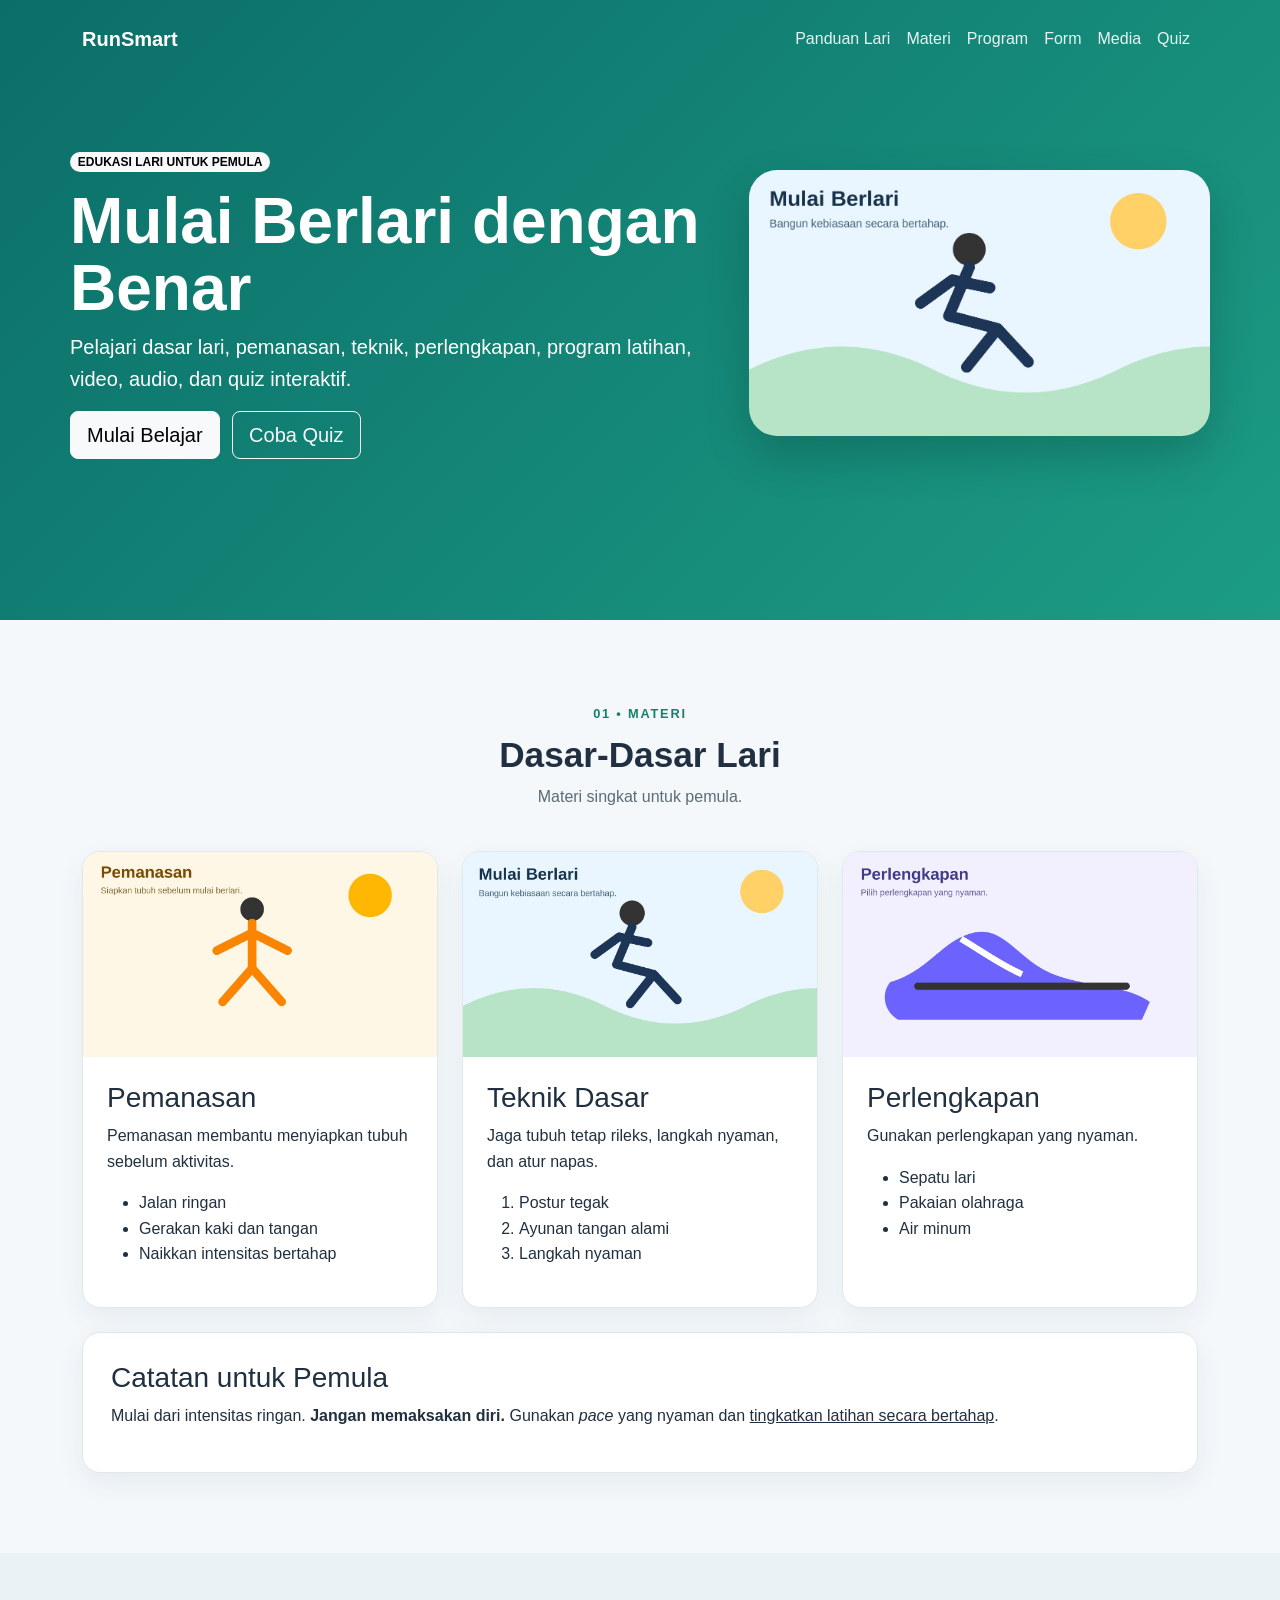
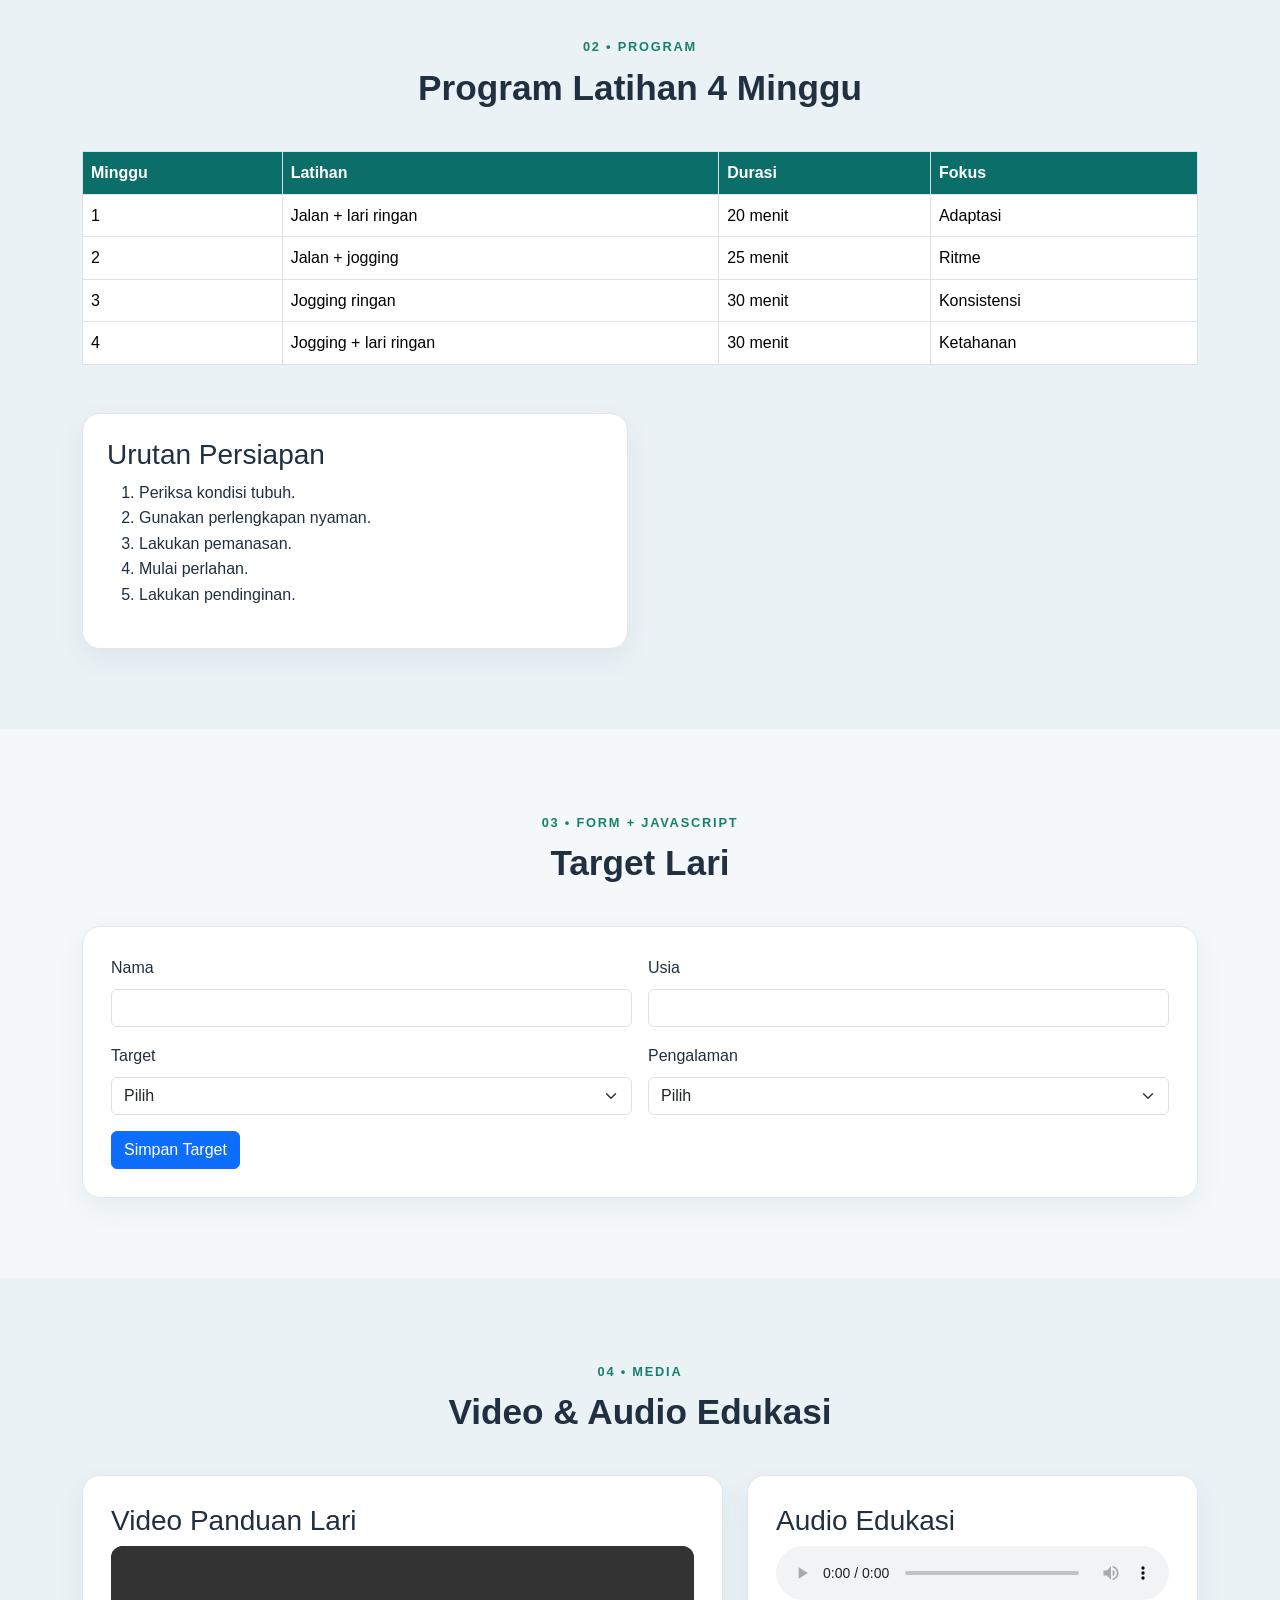
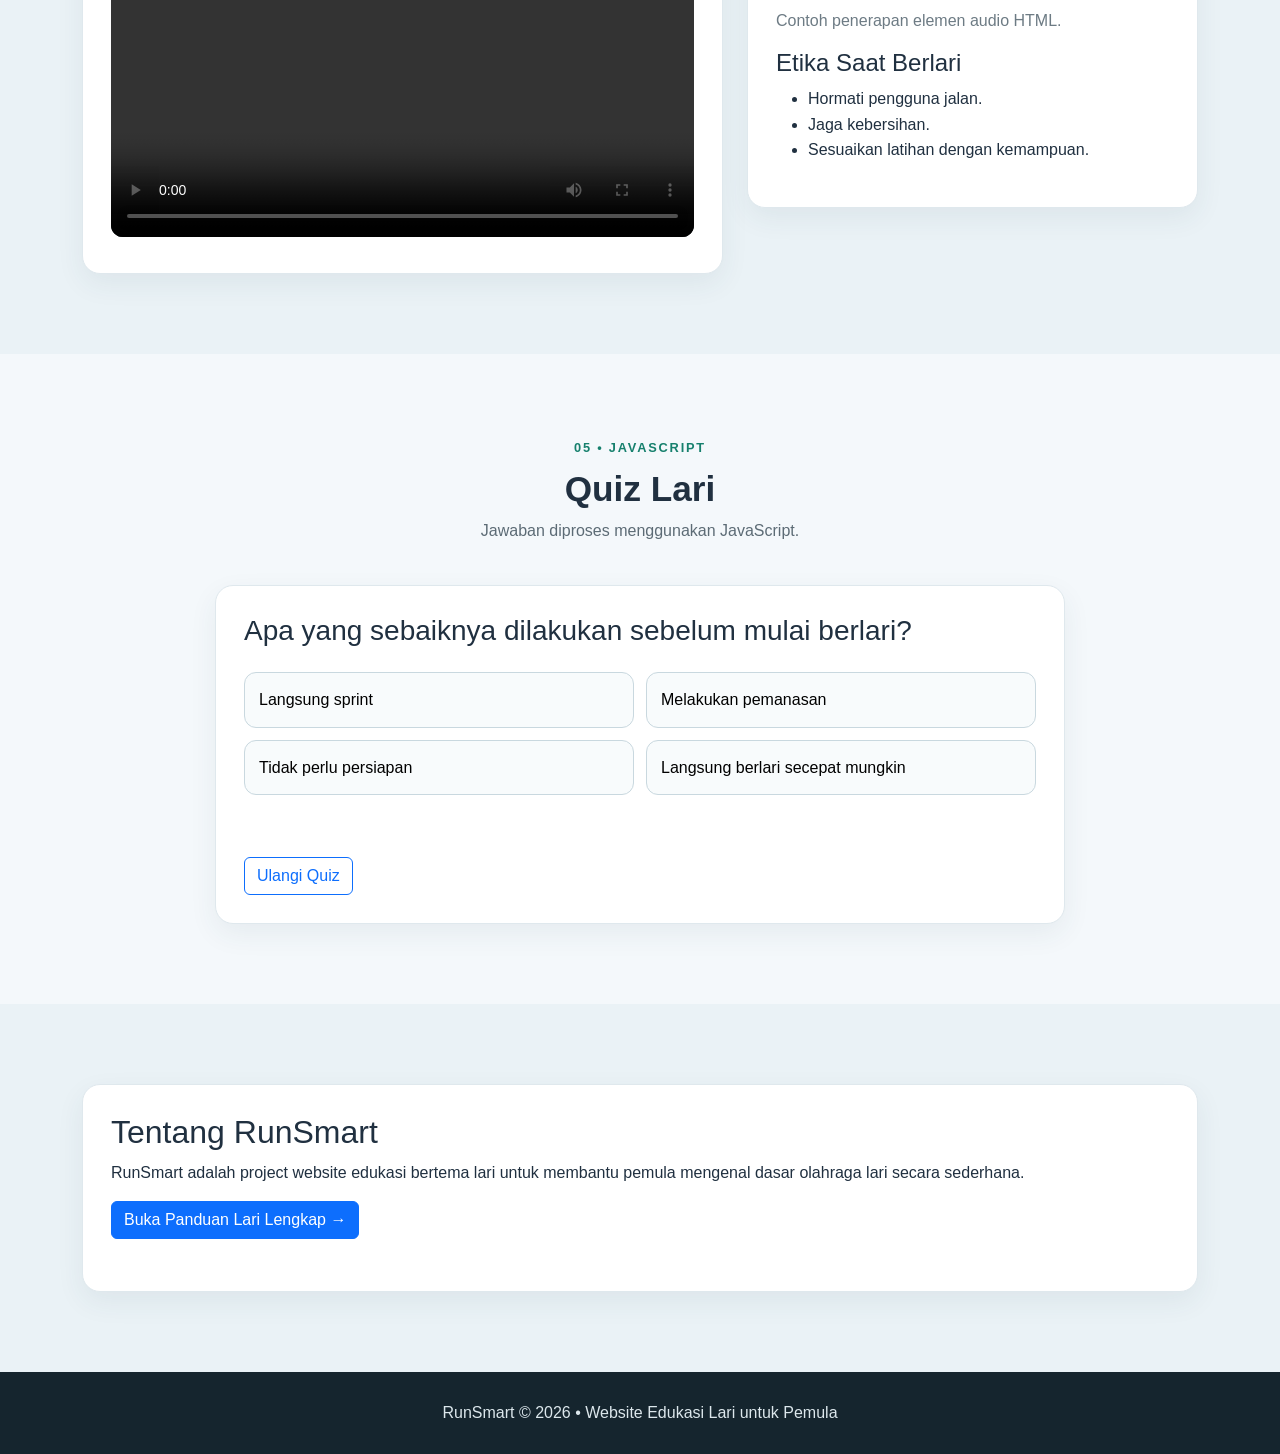
==== index.html @ c5383375 "Add files via upload" ====
<!DOCTYPE html>
<!-- ==========================================================
     RUNSMART - WEBSITE EDUKASI LARI UNTUK PEMULA
     ========================================================== -->
<html lang="id">
<!-- ======================= HTML DOKUMEN ======================= -->
<head>
    <!-- ======================= BAGIAN HEAD ======================= -->
<meta charset="UTF-8">
<meta name="viewport" content="width=device-width, initial-scale=1.0">
<title>RunSmart - Edukasi Lari</title>
<link href="https://cdn.jsdelivr.net/npm/bootstrap@5.3.3/dist/css/bootstrap.min.css" rel="stylesheet">
<!-- Bootstrap CSS -->
    <link rel="stylesheet" href="style.css"> <!-- CSS EKSTERNAL -->
</head>
<body>
    <!-- ======================= BAGIAN BODY ======================= -->
<!--
Nama : Zainal Abidin
NIM : ISI NIM
Kelas : ISI KELAS
Mata Kuliah : Pemrograman Web
-->

<!-- ==========================================================
         BAGIAN 1: HEADER / NAVIGASI / HERO
         ========================================================== -->
    <header class="hero" id="home">
<nav class="navbar navbar-expand-lg navbar-dark">
<!-- Bootstrap: CONTAINER / WADAH UTAMA -->
        <div class="container">
<a class="navbar-brand fw-bold" href="#home">RunSmart</a>
<button class="navbar-toggler" data-bs-toggle="collapse" data-bs-target="#menu"><span class="navbar-toggler-icon"></span></button>
<div class="collapse navbar-collapse" id="menu">
<ul class="navbar-nav ms-auto">
<li class="nav-item"><a class="nav-link" href="panduan.html">Panduan Lari</a></li>
<li class="nav-item"><a class="nav-link" href="#materi">Materi</a></li>
<li class="nav-item"><a class="nav-link" href="#program">Program</a></li>
<li class="nav-item"><a class="nav-link" href="#form-target">Form</a></li>
<li class="nav-item"><a class="nav-link" href="#media">Media</a></li>
<li class="nav-item"><a class="nav-link" href="#quiz">Quiz</a></li>
</ul>
</div></div></nav>
<div class="container hero-content"><div class="row align-items-center g-4">
<div class="col-lg-7">
<span class="badge rounded-pill text-bg-light mb-3">EDUKASI LARI UNTUK PEMULA</span>
<h1 id="judul">Mulai Berlari dengan Benar</h1>
<p class="lead">Pelajari dasar lari, pemanasan, teknik, perlengkapan, program latihan, video, audio, dan quiz interaktif.</p>
<a href="#materi" class="btn btn-light btn-lg me-2">Mulai Belajar</a>
<a href="#quiz" class="btn btn-outline-light btn-lg">Coba Quiz</a>
</div>
<div class="col-lg-5"><img src="assets/running.jpg" class="hero-image" alt="Ilustrasi orang sedang berlari"></div>
</div></div>
</header>

<main>
        <!-- ======================================================
             BAGIAN 2: MATERI DASAR LARI
             Materi: heading, paragraf, formatting, gambar, list
             ====================================================== -->
<section class="section-space" id="materi"><div class="container">
<div class="section-title"><span>01 • MATERI</span><h2>Dasar-Dasar Lari</h2><p>Materi singkat untuk pemula.</p></div>
<!-- Bootstrap: ROW / BARIS GRID -->
        <div class="row g-4">
<article class="col-md-4"><div class="card-materi h-100"><img src="assets/warmup.jpg" alt="Pemanasan"><div class="p-4"><h3>Pemanasan</h3><p>Pemanasan membantu menyiapkan tubuh sebelum aktivitas.</p><ul><li>Jalan ringan</li><li>Gerakan kaki dan tangan</li><li>Naikkan intensitas bertahap</li></ul></div></div></article>
<article class="col-md-4"><div class="card-materi h-100"><img src="assets/running.jpg" alt="Teknik lari"><div class="p-4"><h3>Teknik Dasar</h3><p>Jaga tubuh tetap rileks, langkah nyaman, dan atur napas.</p><ol><li>Postur tegak</li><li>Ayunan tangan alami</li><li>Langkah nyaman</li></ol></div></div></article>
<article class="col-md-4"><div class="card-materi h-100"><img src="assets/shoes.jpg" alt="Perlengkapan lari"><div class="p-4"><h3>Perlengkapan</h3><p>Gunakan perlengkapan yang nyaman.</p><ul><li>Sepatu lari</li><li>Pakaian olahraga</li><li>Air minum</li></ul></div></div></article>
</div>
<div class="info-box mt-4"><h3>Catatan untuk Pemula</h3><p>Mulai dari intensitas ringan. <b>Jangan memaksakan diri.</b> Gunakan <i>pace</i> yang nyaman dan <u>tingkatkan latihan secara bertahap</u>.</p></div>
</div></section>

<section class="section-space section-alt" id="program"><div class="container">
<div class="section-title"><span>02 • PROGRAM</span><h2>Program Latihan 4 Minggu</h2></div>
<div class="table-responsive"><table class="table table-bordered table-hover align-middle"><thead><tr><th>Minggu</th><th>Latihan</th><th>Durasi</th><th>Fokus</th></tr></thead>
<tbody><tr><td>1</td><td>Jalan + lari ringan</td><td>20 menit</td><td>Adaptasi</td></tr><tr><td>2</td><td>Jalan + jogging</td><td>25 menit</td><td>Ritme</td></tr><tr><td>3</td><td>Jogging ringan</td><td>30 menit</td><td>Konsistensi</td></tr><tr><td>4</td><td>Jogging + lari ringan</td><td>30 menit</td><td>Ketahanan</td></tr></tbody></table></div>
<div class="row g-4 mt-2"><div class="col-md-6"><div class="card-materi p-4"><h3>Urutan Persiapan</h3><ol><li>Periksa kondisi tubuh.</li><li>Gunakan perlengkapan nyaman.</li><li>Lakukan pemanasan.</li><li>Mulai perlahan.</li><li>Lakukan pendinginan.</li></ol></div></div>
</div>
</div></section>

<!-- ======================================================
             BAGIAN 4: FORM TARGET LARI
             Materi: form HTML + JavaScript
             ====================================================== -->
        <section class="section-space" id="form-target"><div class="container">
<div class="section-title"><span>03 • FORM + JAVASCRIPT</span><h2>Target Lari</h2></div>
<div class="form-box"><form id="targetForm"><div class="row g-3">
<div class="col-md-6"><label class="form-label" for="nama">Nama</label><input id="nama" class="form-control" required></div>
<div class="col-md-6"><label class="form-label" for="usia">Usia</label><input id="usia" type="number" class="form-control" required></div>
<div class="col-md-6"><label class="form-label" for="target">Target</label><select id="target" class="form-select" required><option value="">Pilih</option><option>Olahraga rutin</option><option>Meningkatkan stamina</option><option>Persiapan 5K</option><option>Persiapan 10K</option></select></div>
<div class="col-md-6"><label class="form-label" for="pengalaman">Pengalaman</label><select id="pengalaman" class="form-select" required><option value="">Pilih</option><option>Pemula</option><option>Sudah rutin</option></select></div>
<div class="col-12"><button class="btn btn-primary" type="submit">Simpan Target</button><span id="formMessage" class="ms-2"></span></div>
</div></form></div></div></section>

<!-- ======================================================
             BAGIAN 5: VIDEO DAN AUDIO
             Materi: elemen video dan audio HTML
             ====================================================== -->
        <section class="section-space section-alt" id="media"><div class="container">
<div class="section-title"><span>04 • MEDIA</span><h2>Video & Audio Edukasi</h2></div>
<div class="row g-4">
<div class="col-lg-7"><div class="media-box"><h3>Video Panduan Lari</h3>
<video controls width="100%"><source src="video/panduan-lari.mp4" type="video/mp4">Browser tidak mendukung video.</video></div></div>
<div class="col-lg-5"><div class="media-box"><h3>Audio Edukasi</h3><audio controls class="w-100"><source src="audio/tips-lari.wav" type="audio/wav">Browser tidak mendukung audio.</audio><p class="small-note">Contoh penerapan elemen audio HTML.</p><h4>Etika Saat Berlari</h4><ul><li>Hormati pengguna jalan.</li><li>Jaga kebersihan.</li><li>Sesuaikan latihan dengan kemampuan.</li></ul></div></div>
</div></div></section>

<!-- ======================================================
             BAGIAN 6: QUIZ INTERAKTIF
             Materi: JavaScript
             ====================================================== -->
        <section class="section-space" id="quiz"><div class="container">
<div class="section-title"><span>05 • JAVASCRIPT</span><h2>Quiz Lari</h2><p>Jawaban diproses menggunakan JavaScript.</p></div>
<div class="quiz-box"><h3>Apa yang sebaiknya dilakukan sebelum mulai berlari?</h3>
<div class="quiz-options"><button class="quiz-option" data-answer="wrong">Langsung sprint</button><button class="quiz-option" data-answer="correct">Melakukan pemanasan</button><button class="quiz-option" data-answer="wrong">Tidak perlu persiapan</button><button class="quiz-option" data-answer="wrong">Langsung berlari secepat mungkin</button></div>
<div id="quizResult" class="quiz-result"></div><button id="resetQuiz" class="btn btn-outline-primary mt-3">Ulangi Quiz</button></div>
</div></section>

<!-- ======================================================
             BAGIAN 7: TENTANG WEBSITE
             Materi: semantic HTML dan teknologi yang digunakan
             ====================================================== -->
        <section class="section-space section-alt" id="tentang"><div class="container"><div class="about-box">
<h2>Tentang RunSmart</h2><p>RunSmart adalah project website edukasi bertema lari untuk membantu pemula mengenal dasar olahraga lari secara sederhana.</p>
<a class="btn btn-primary mb-4" href="panduan.html">Buka Panduan Lari Lengkap →</a>

</div></div></section>
</main>

    <!-- ======================================================
         BAGIAN 8: FOOTER
         ====================================================== -->

<footer class="footer"><div class="container text-center"><p class="mb-0">RunSmart © 2026 • Website Edukasi Lari untuk Pemula</p></div></footer>

<script src="https://cdn.jsdelivr.net/npm/bootstrap@5.3.3/dist/js/bootstrap.bundle.min.js"></script>
<!-- Bootstrap JavaScript -->
<script src="script.js"></script> <!-- JAVASCRIPT WEBSITE -->
</body>
</html>
---- style.css ----
/* ==========================================================
   RUNSMART - CSS EKSTERNAL
   Penanda bagian dibuat agar mudah dipelajari saat presentasi.
   ========================================================== */

/* ========================= 1. RESET / UNIVERSAL SELECTOR ========================= */
*{box-sizing:border-box}/* ========================= 2. HTML & BODY ========================= */
html{scroll-behavior:smooth}body{margin:0;font-family:Arial,Helvetica,sans-serif;background:#f4f8fb;color:#203040;line-height:1.6}/* ========================= 3. HEADER / HERO ========================= */
.hero{min-height:620px;background:linear-gradient(135deg,#0b6e69,#1c9c84);color:white}/* ========================= 4. NAVBAR ========================= */
.navbar{padding:18px 0}.nav-link{color:rgba(255,255,255,.9)!important}/* ========================= 6. HERO CONTENT ========================= */
.hero-content{padding:70px 0 80px}/* ========================= 5. ID SELECTOR: JUDUL ========================= */
#judul{font-size:clamp(2.5rem,5vw,4.7rem);line-height:1.05;font-weight:800}.hero-image{width:100%;border-radius:28px;box-shadow:0 20px 45px rgba(0,0,0,.18)}/* ========================= 7. SECTION / KONTEN ========================= */
.section-space{padding:80px 0}.section-alt{background:#eaf2f6}.section-title{text-align:center;margin-bottom:42px}.section-title span{font-size:.8rem;font-weight:800;letter-spacing:.14em;color:#16806d}.section-title h2{font-size:2.2rem;margin:8px 0;font-weight:800}.section-title p{color:#5c6b75}.card-materi,/* ========================= 9. BOX INFORMASI ========================= */
.info-box,.form-box,/* ========================= 11. VIDEO & AUDIO ========================= */
.media-box,.quiz-box,.about-box{background:white;border:1px solid #dfe8ed;border-radius:18px;box-shadow:0 10px 28px rgba(40,70,90,.07)}/* ========================= 8. CARD MATERI / CLASS SELECTOR ========================= */
.card-materi{overflow:hidden;transition:.2s}.card-materi:hover{transform:translateY(-5px)}.card-materi img{width:100%;height:205px;object-fit:cover}.info-box,.form-box,.media-box,.quiz-box,.about-box{padding:28px}.table thead th{background:#0b6e69;color:white}.media-box video{border-radius:12px;background:#102027}.small-note{color:#6d7b84}/* ========================= 12. QUIZ ========================= */
.quiz-box{max-width:850px;margin:auto}.quiz-options{display:grid;grid-template-columns:1fr 1fr;gap:12px;margin-top:24px}.quiz-option{border:1px solid #c9d8df;background:#f8fbfc;border-radius:12px;padding:14px;text-align:left;cursor:pointer}.quiz-option.correct{background:#dff5ea;border-color:#25a36f}.quiz-option.wrong{background:#ffe8e8;border-color:#d9534f}.quiz-result{min-height:28px;margin-top:18px;font-weight:700}/* ========================= 13. FOOTER ========================= */
.footer{background:#15252e;color:#dce7ec;padding:28px 0}/* ========================= 14. RESPONSIVE / MOBILE ========================= */
@media(max-width:767px){.hero{min-height:auto}.hero-content,.section-space{padding-top:50px;padding-bottom:50px}.quiz-options{grid-template-columns:1fr}}
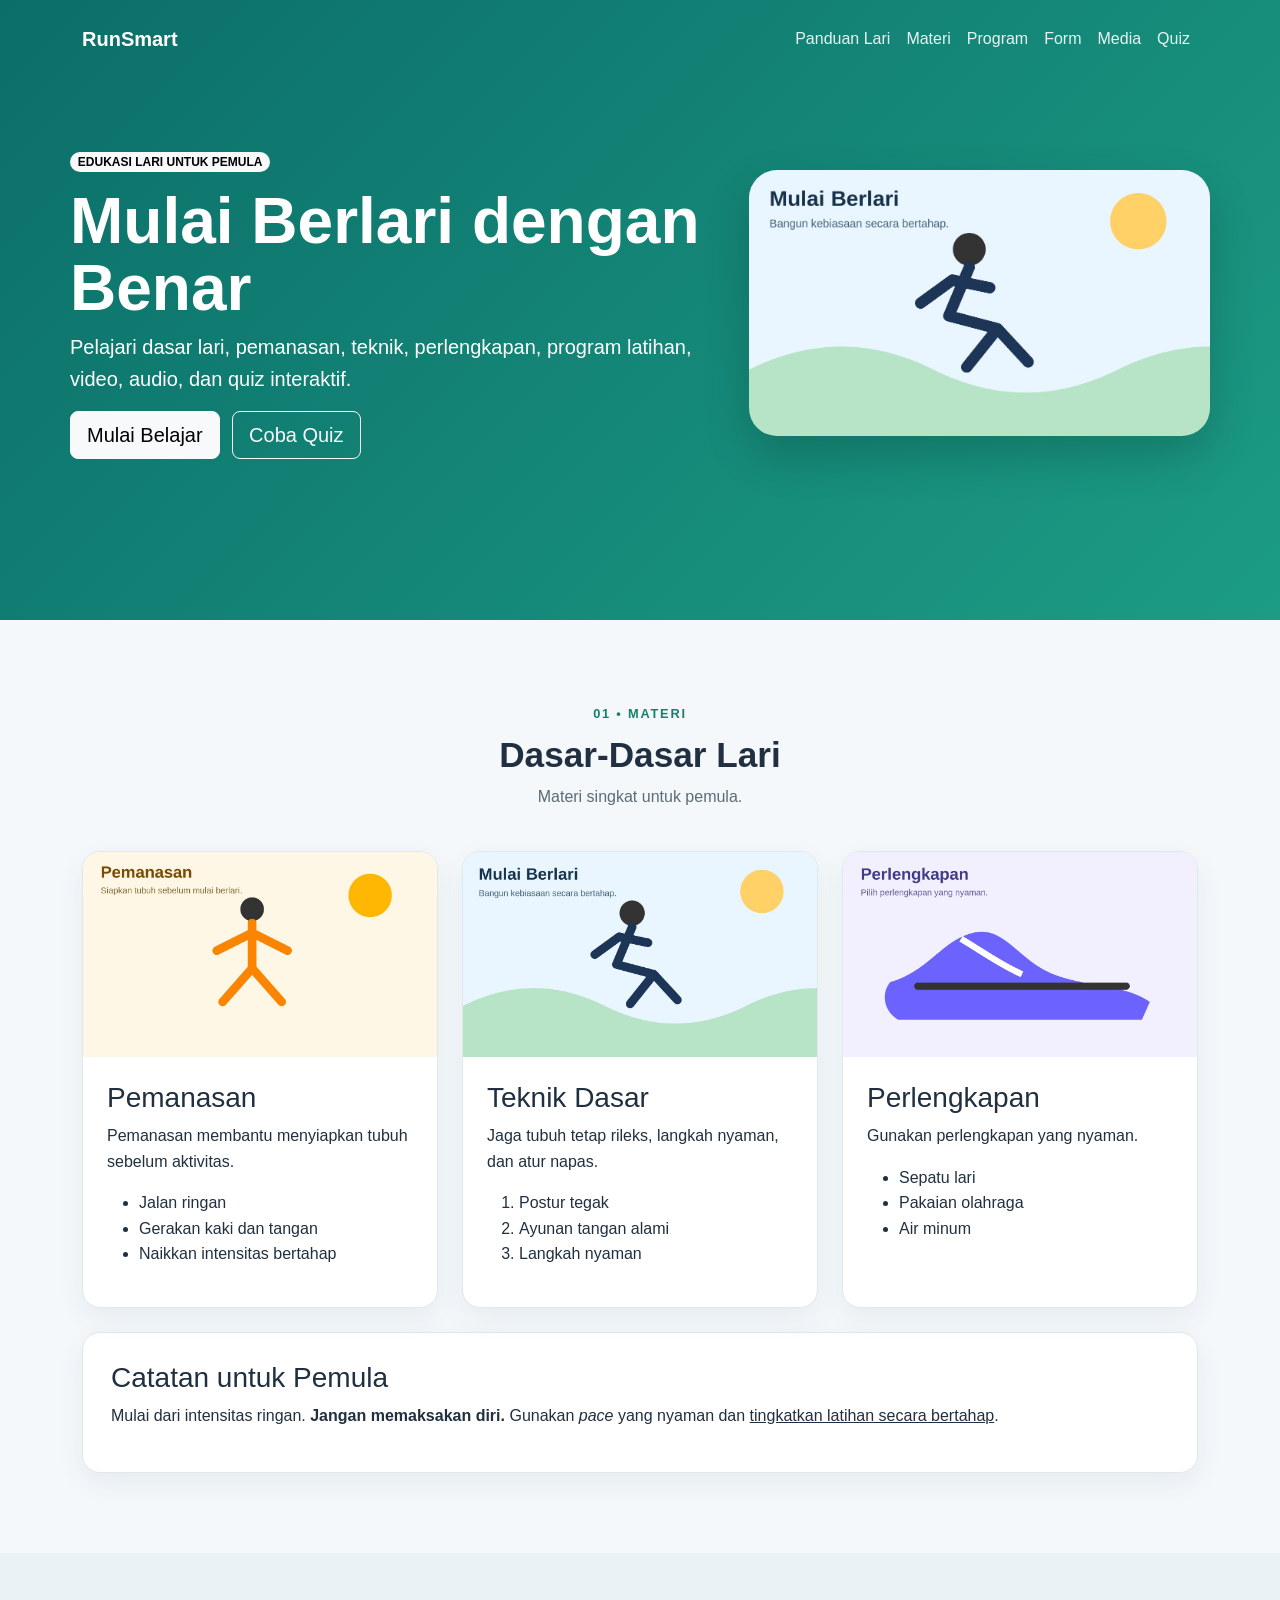
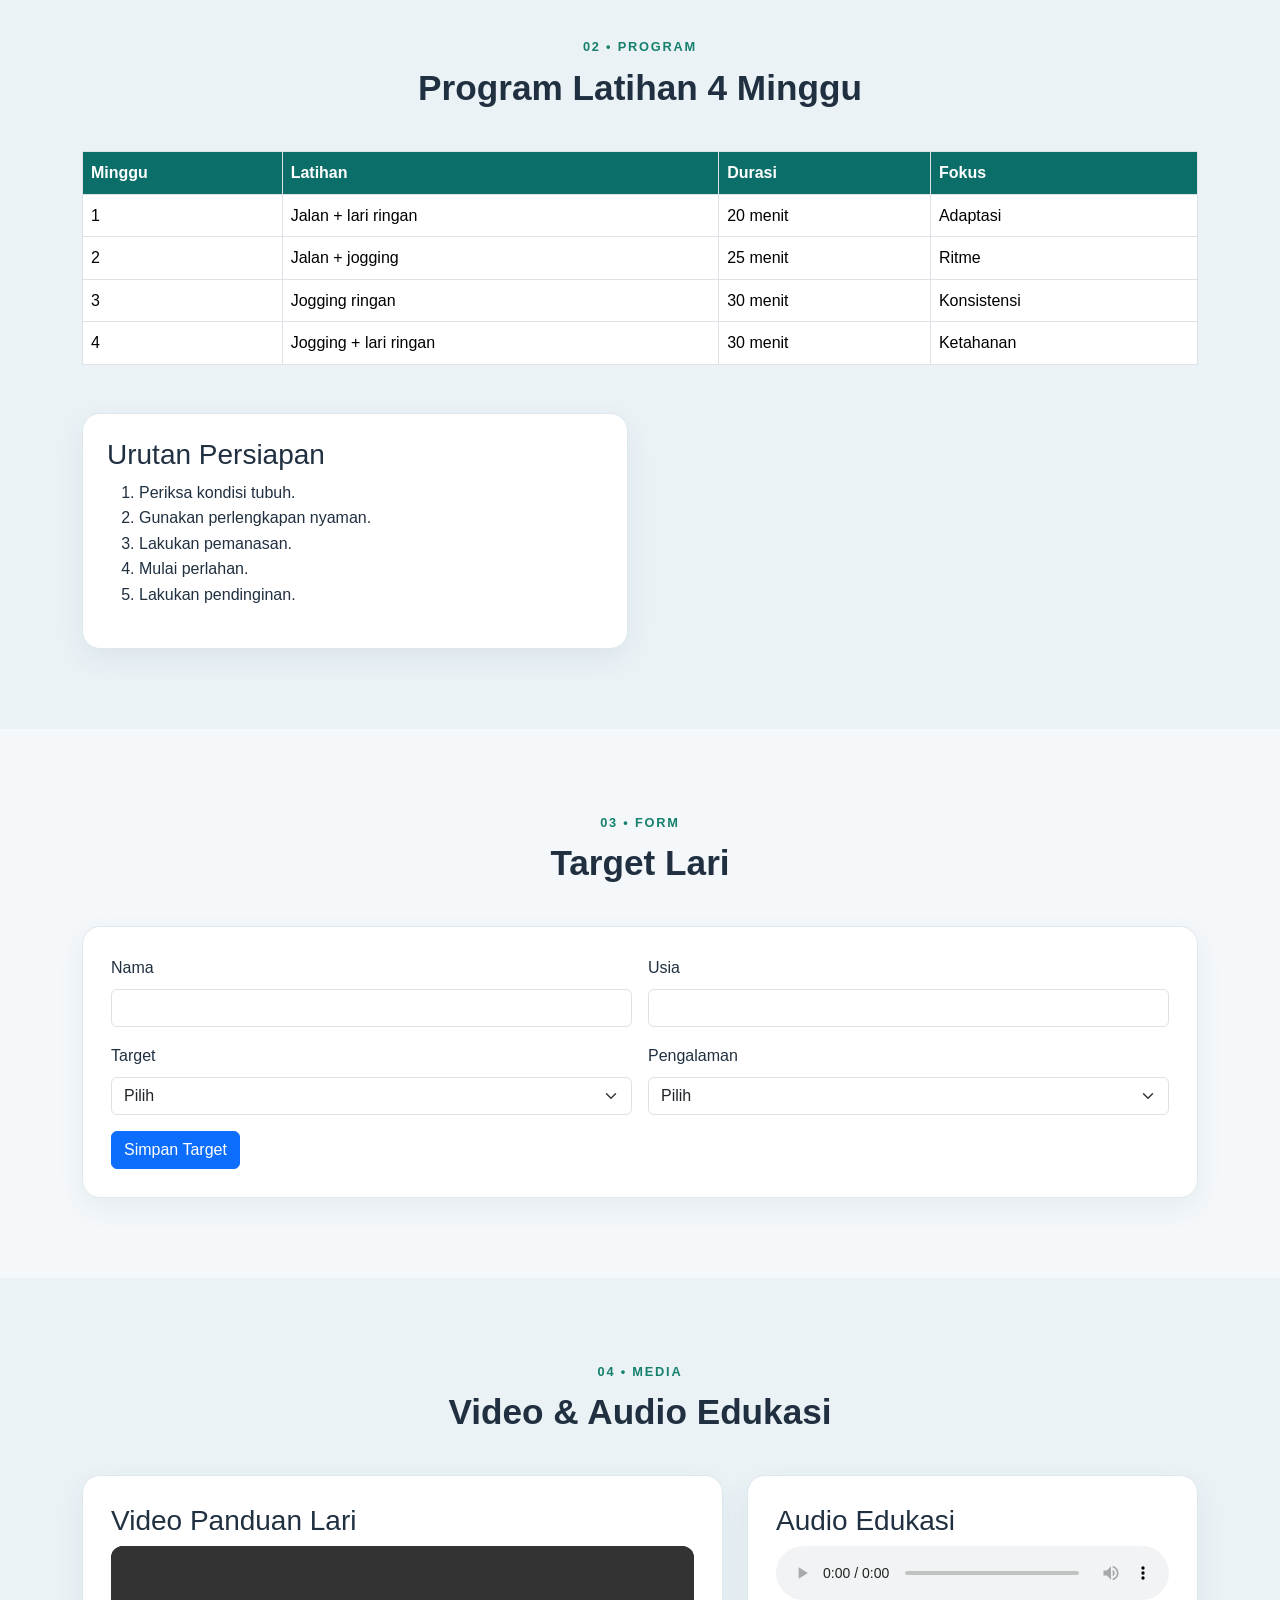
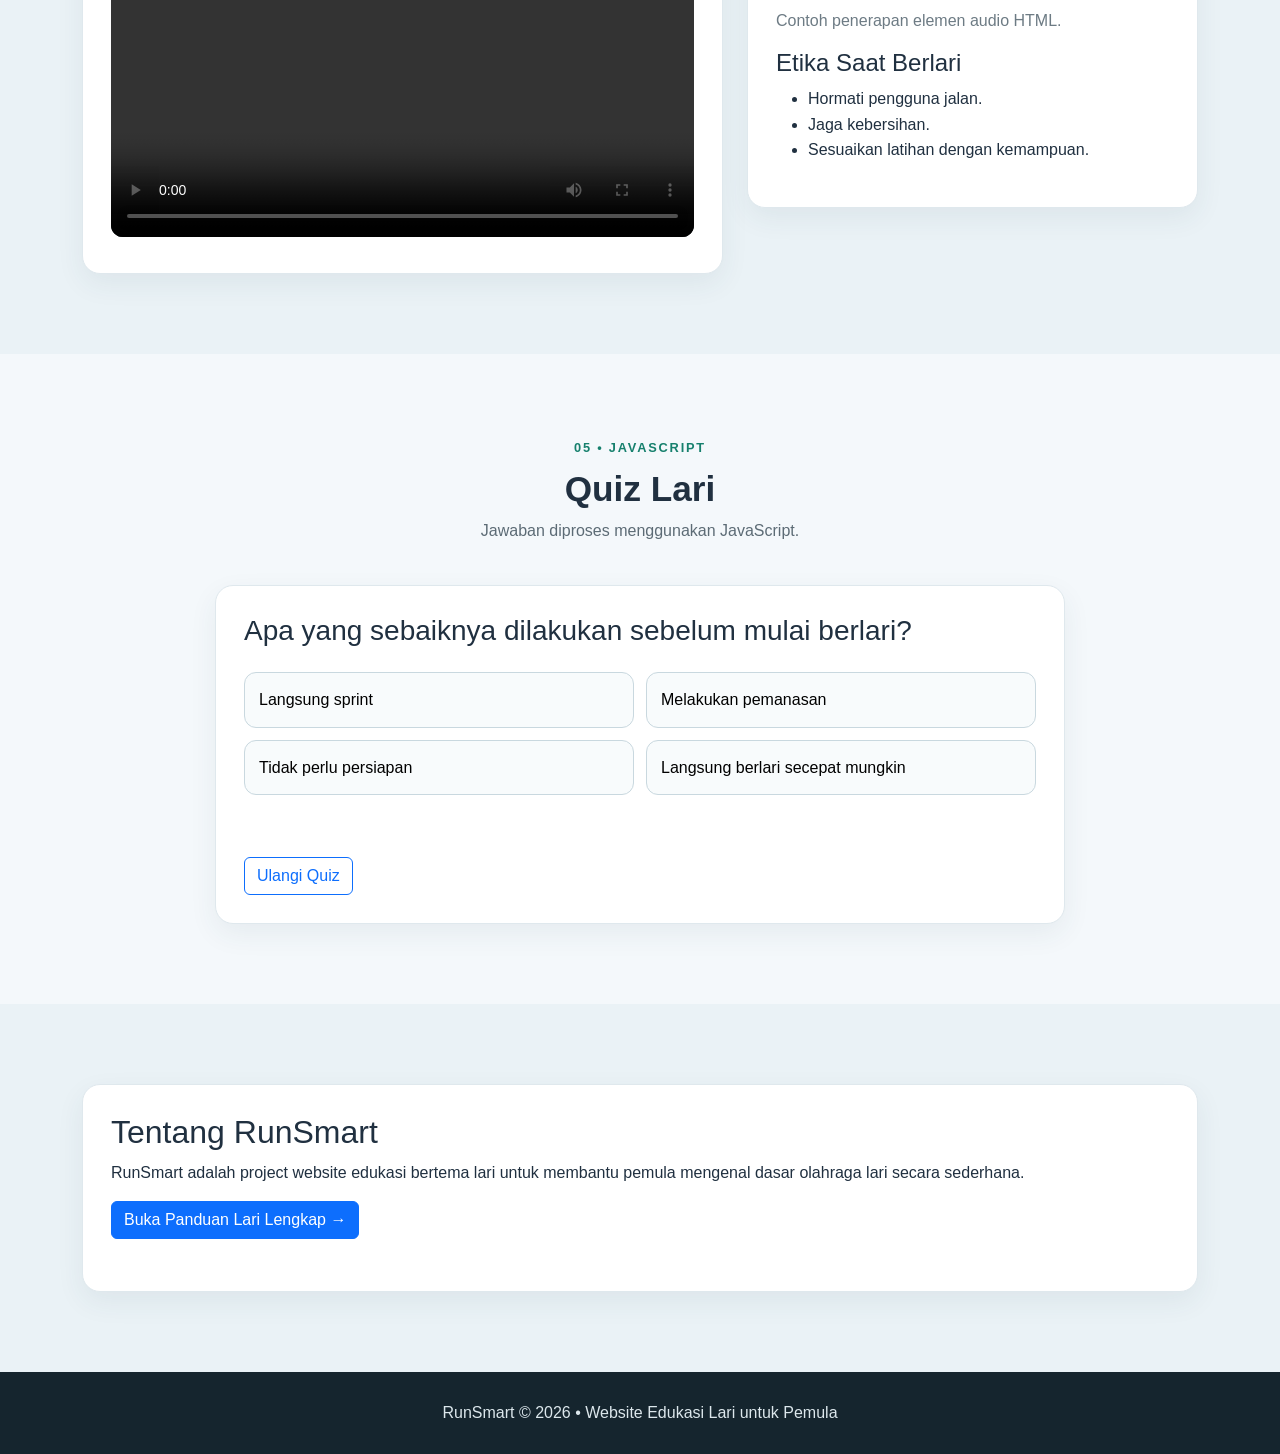
==== commit 30993797: "Update index.html" ====
--- a/index.html
+++ b/index.html
@@ -82,7 +82,7 @@
              Materi: form HTML + JavaScript
              ====================================================== -->
         <section class="section-space" id="form-target"><div class="container">
-<div class="section-title"><span>03 • FORM + JAVASCRIPT</span><h2>Target Lari</h2></div>
+<div class="section-title"><span>03 • FORM</span><h2>Target Lari</h2></div>
 <div class="form-box"><form id="targetForm"><div class="row g-3">
 <div class="col-md-6"><label class="form-label" for="nama">Nama</label><input id="nama" class="form-control" required></div>
 <div class="col-md-6"><label class="form-label" for="usia">Usia</label><input id="usia" type="number" class="form-control" required></div>
@@ -100,7 +100,7 @@
 <div class="row g-4">
 <div class="col-lg-7"><div class="media-box"><h3>Video Panduan Lari</h3>
 <video controls width="100%"><source src="video/panduan-lari.mp4" type="video/mp4">Browser tidak mendukung video.</video></div></div>
-<div class="col-lg-5"><div class="media-box"><h3>Audio Edukasi</h3><audio controls class="w-100"><source src="audio/tips-lari.wav" type="audio/wav">Browser tidak mendukung audio.</audio><p class="small-note">Contoh penerapan elemen audio HTML.</p><h4>Etika Saat Berlari</h4><ul><li>Hormati pengguna jalan.</li><li>Jaga kebersihan.</li><li>Sesuaikan latihan dengan kemampuan.</li></ul></div></div>
+<div class="col-lg-5"><div class="media-box"><h3>Audio Edukasi</h3><audio controls class="w-100"><source src="audio/tips-lari.mp3" type="audio/wav">Browser tidak mendukung audio.</audio><p class="small-note">Contoh penerapan elemen audio HTML.</p><h4>Etika Saat Berlari</h4><ul><li>Hormati pengguna jalan.</li><li>Jaga kebersihan.</li><li>Sesuaikan latihan dengan kemampuan.</li></ul></div></div>
 </div></div></section>
 
 <!-- ======================================================
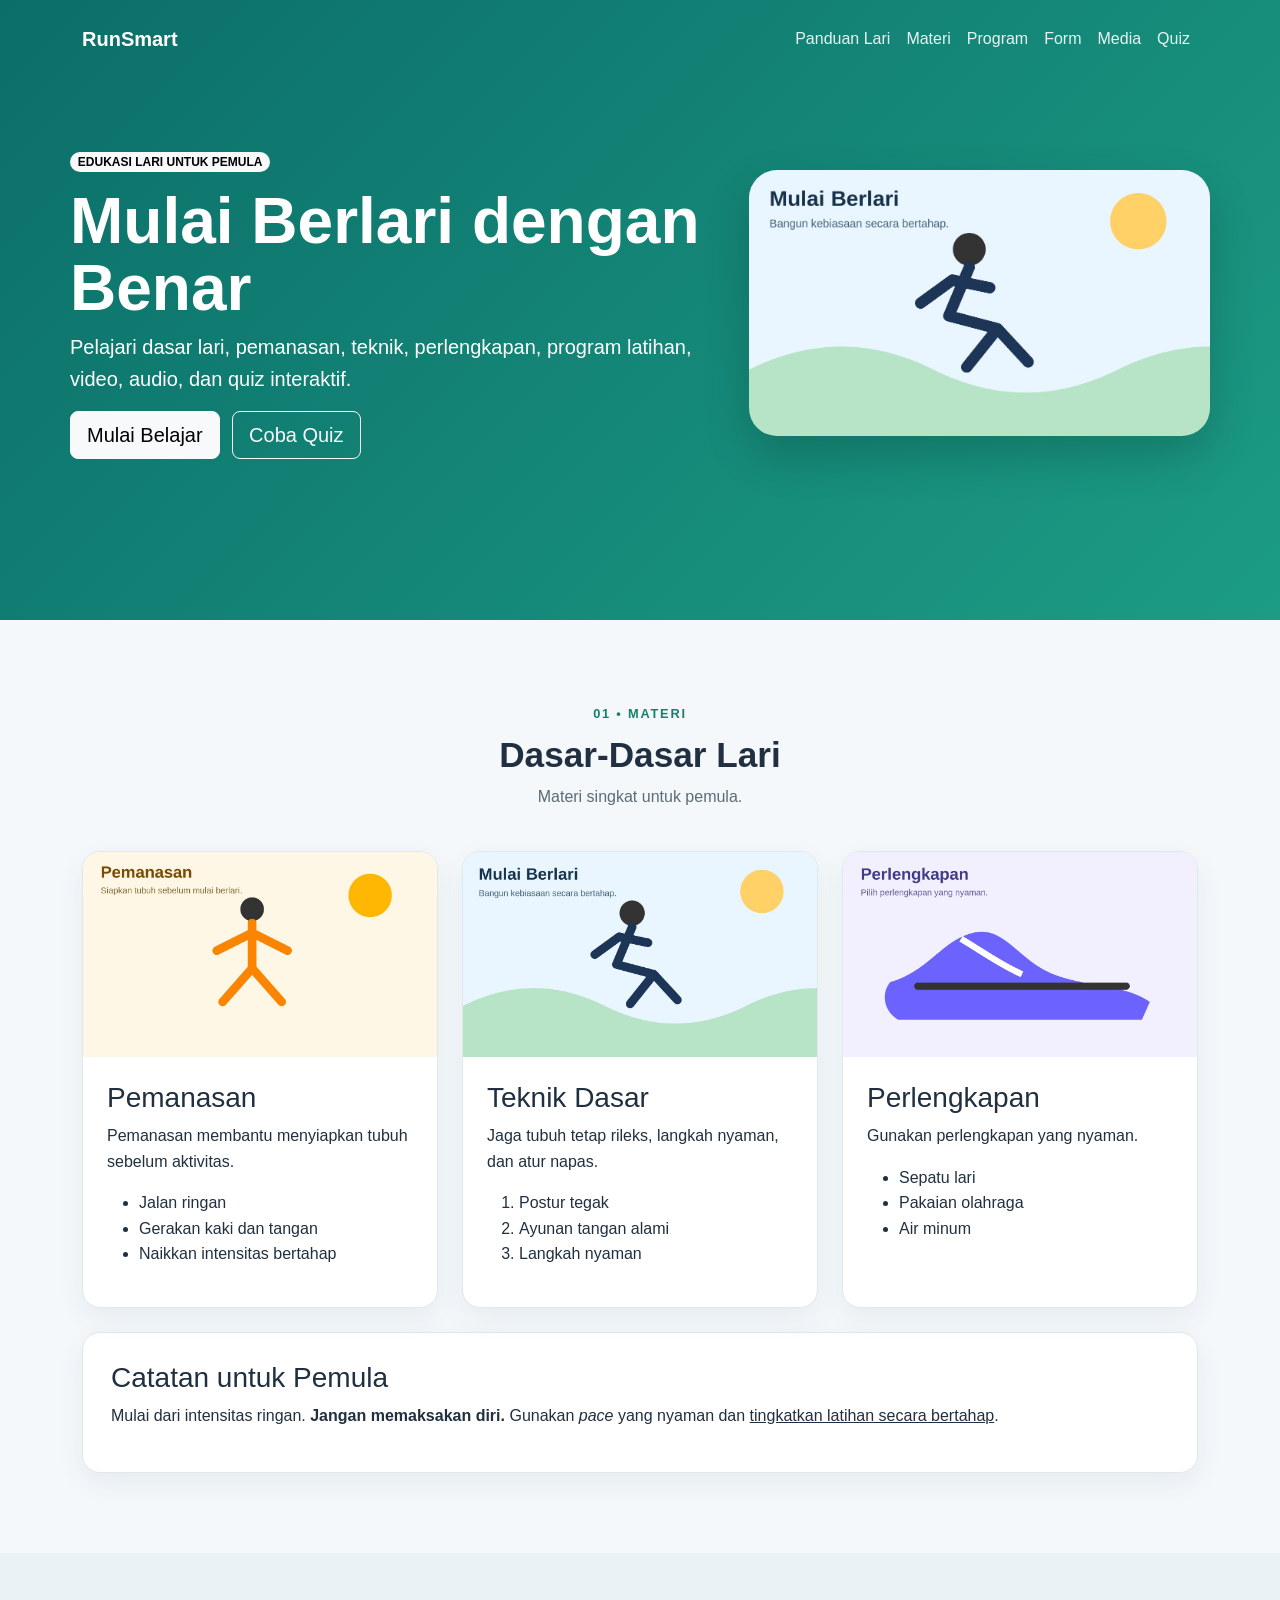
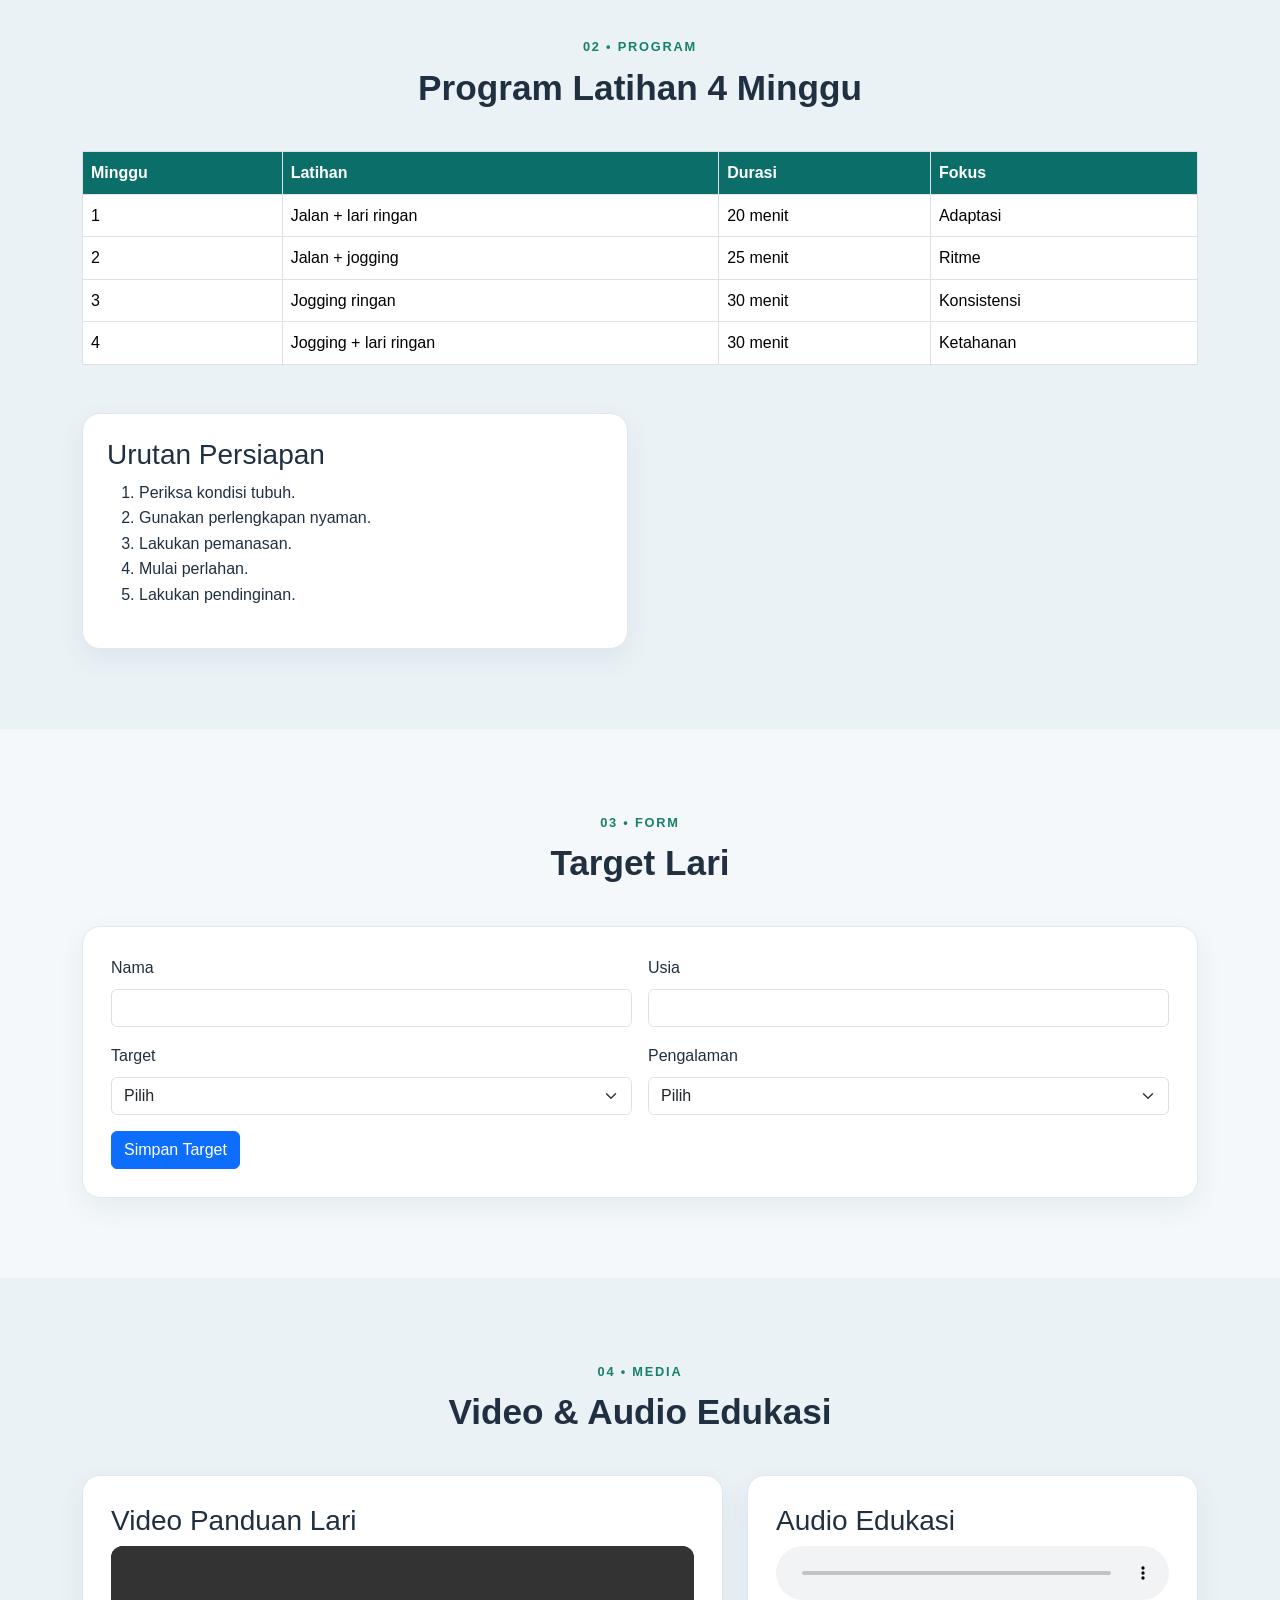
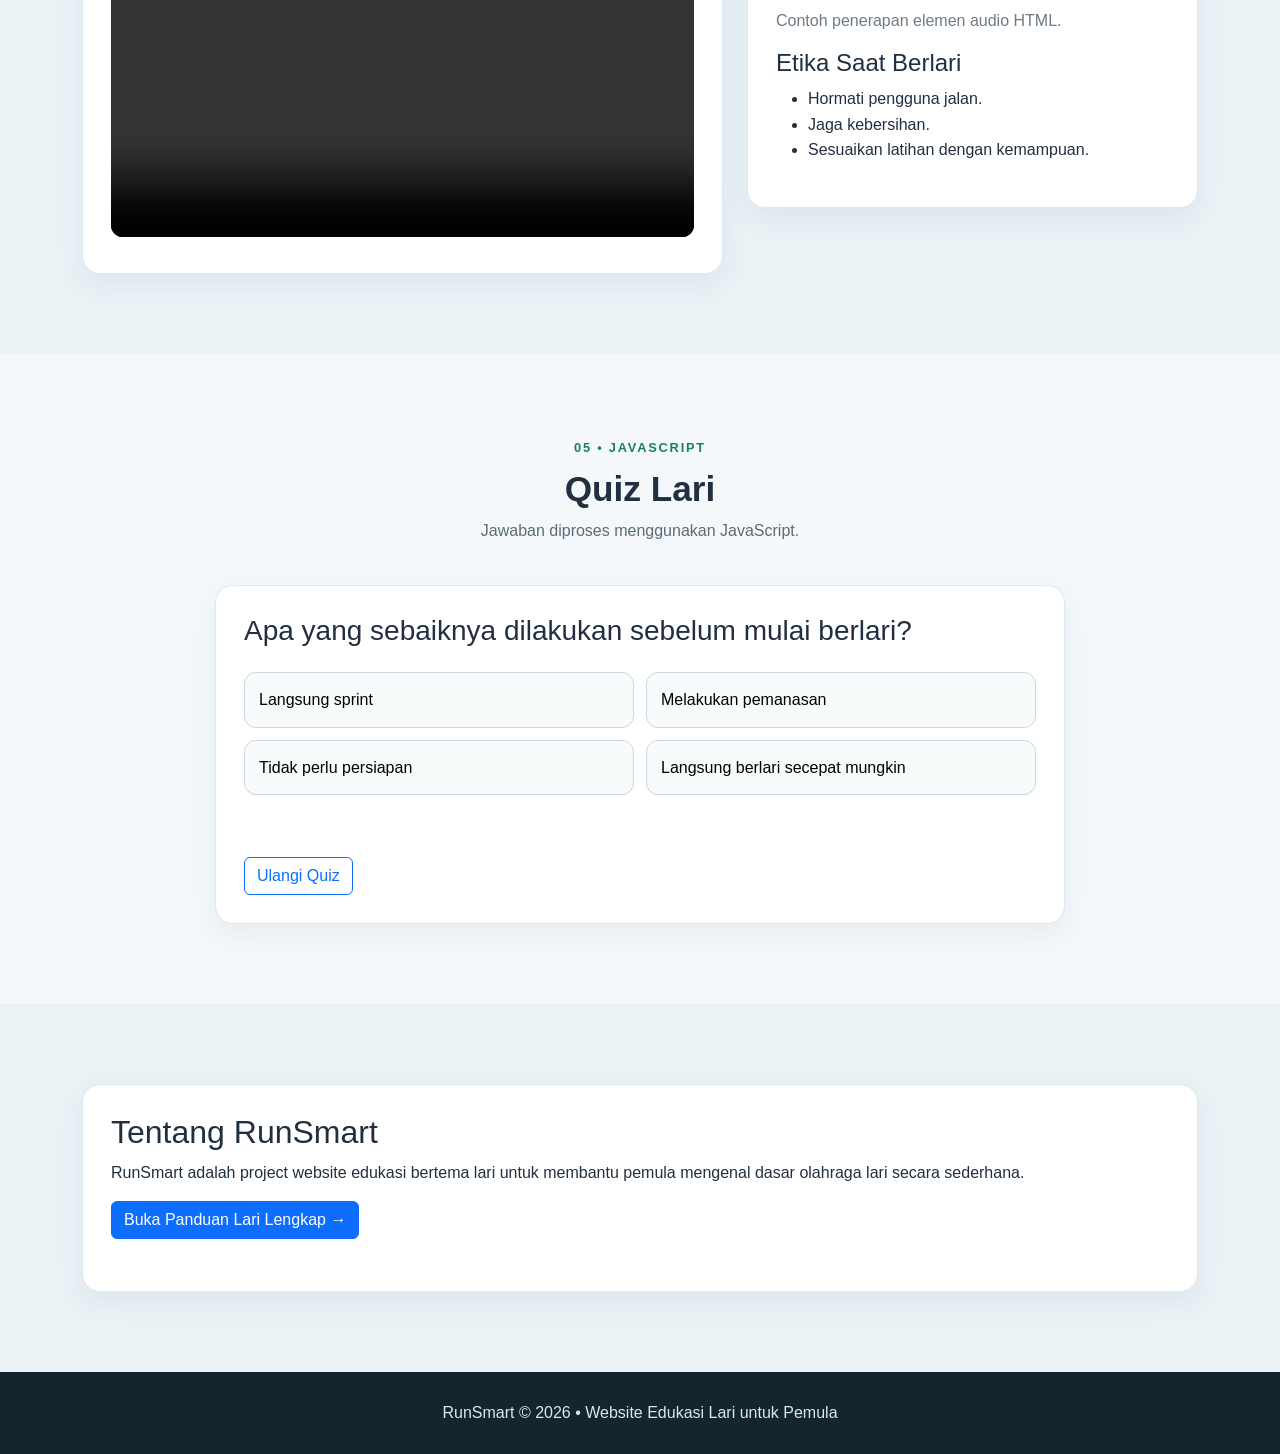
==== commit 5fe78ed3: "Update index.html" ====
--- a/index.html
+++ b/index.html
@@ -16,9 +16,8 @@
 <body>
     <!-- ======================= BAGIAN BODY ======================= -->
 <!--
-Nama : Zainal Abidin
-NIM : ISI NIM
-Kelas : ISI KELAS
+Nama : Zainal Abidin, Siti Patimah
+Kelas : IF208
 Mata Kuliah : Pemrograman Web
 -->
 
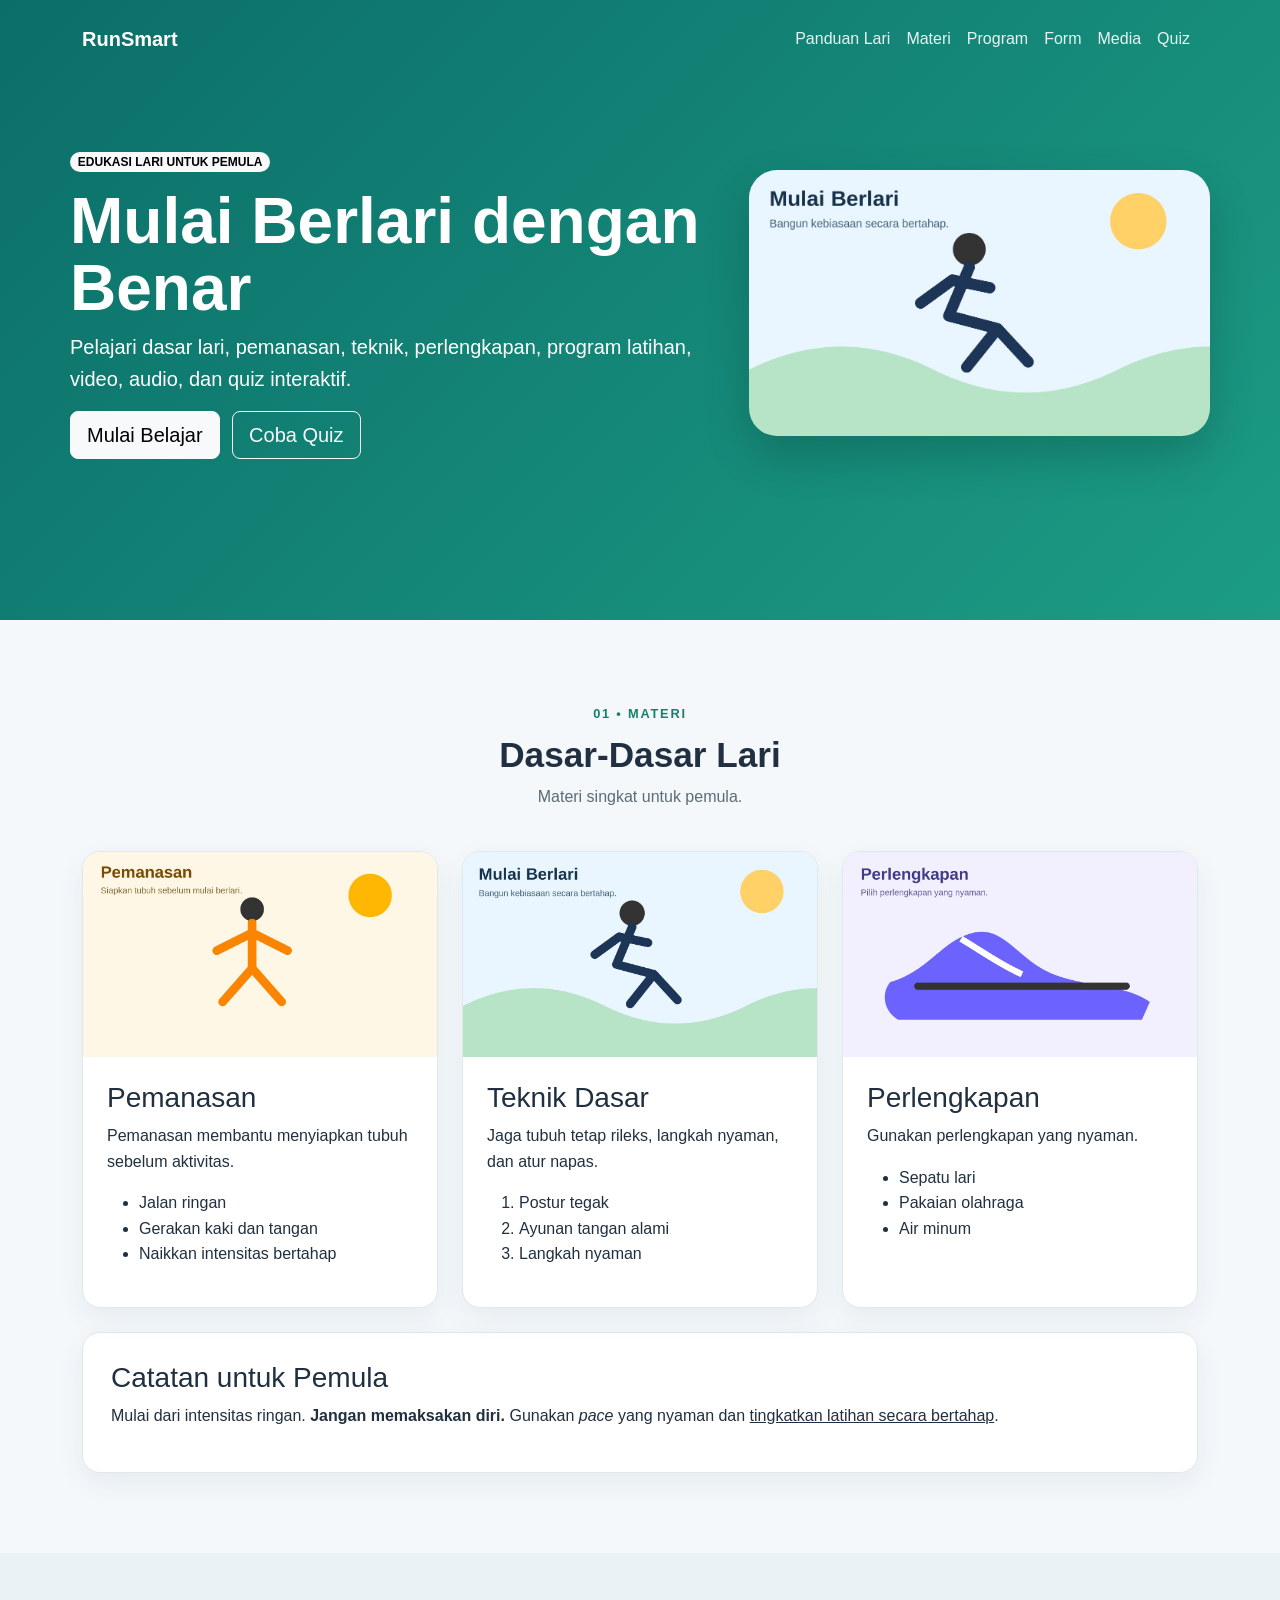
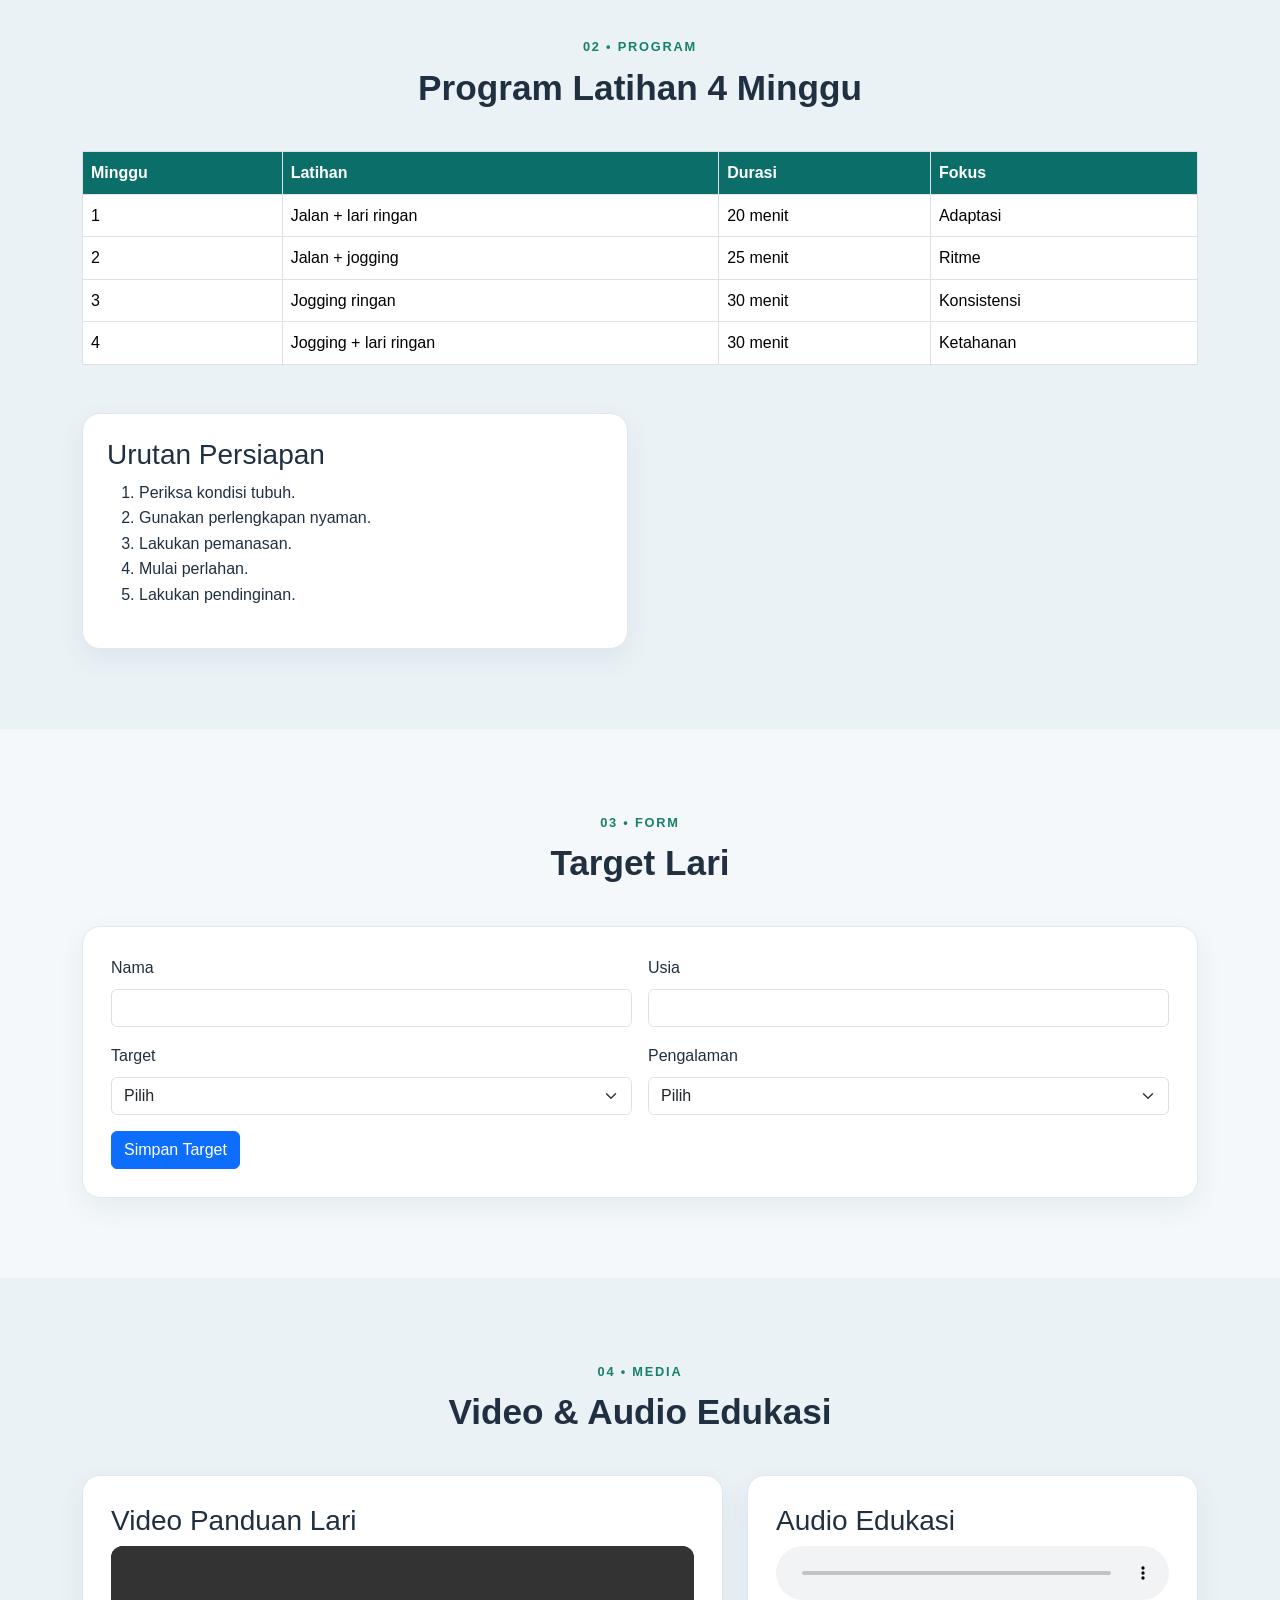
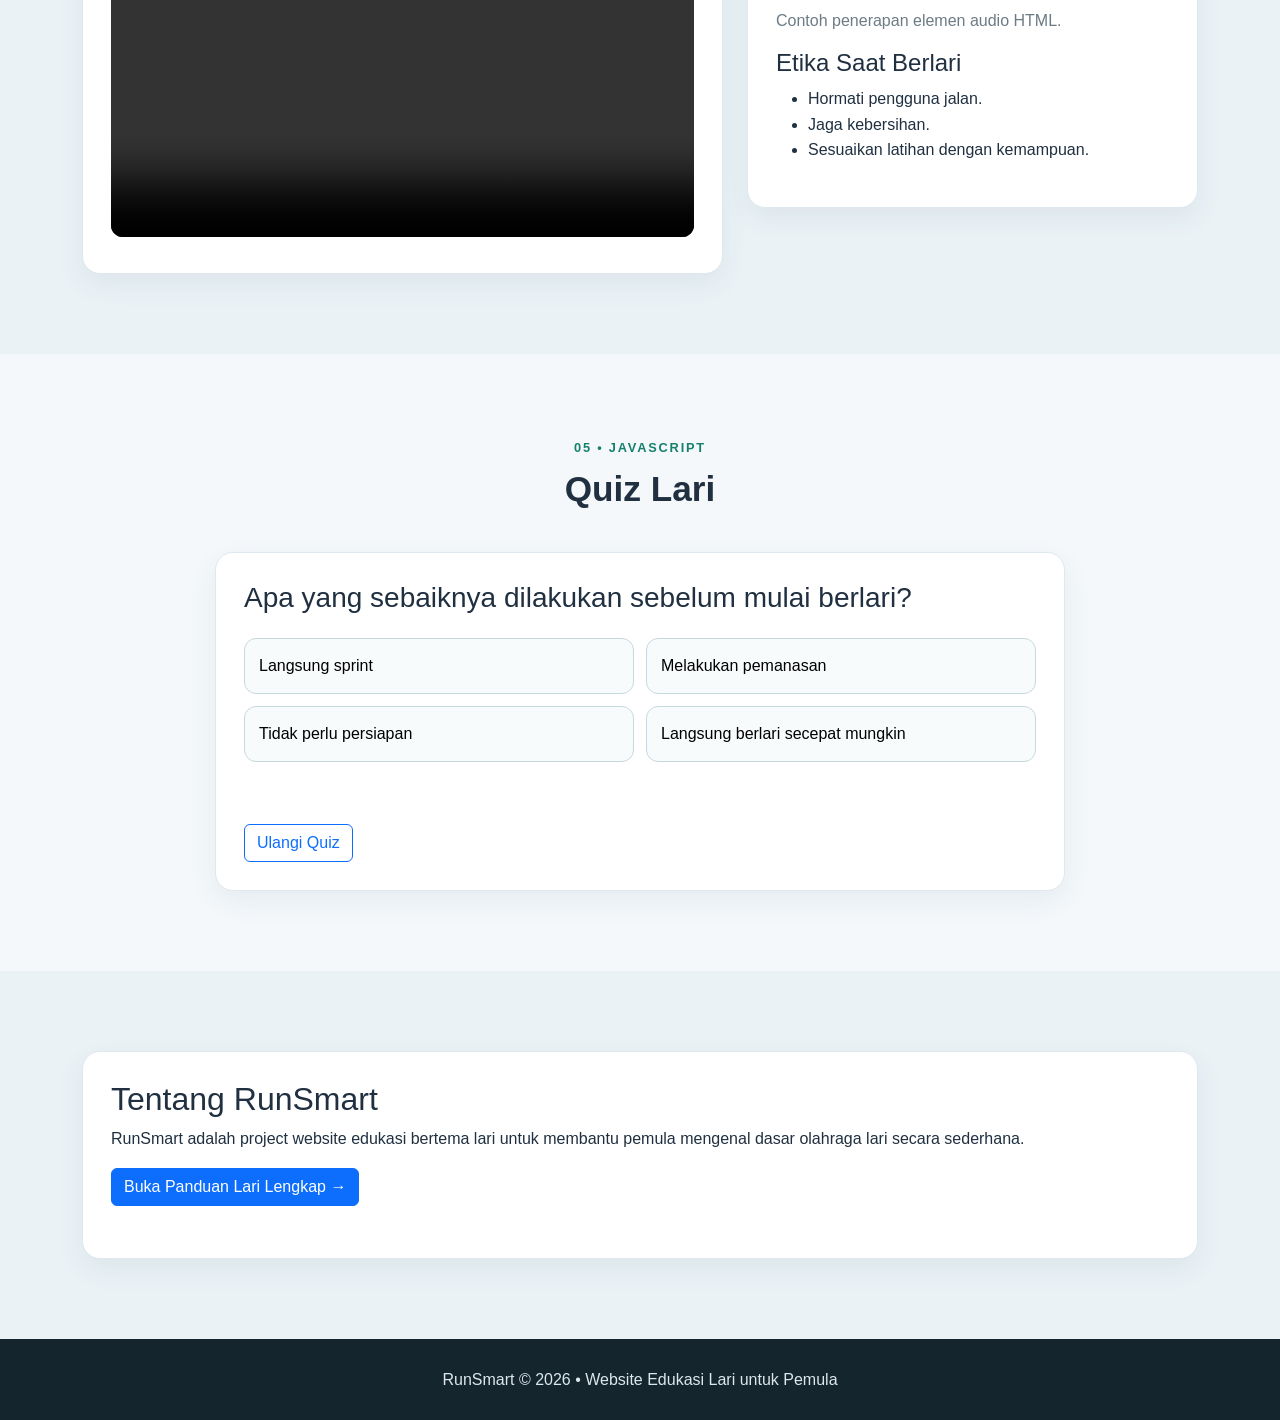
==== commit 234c61b4: "Update index.html" ====
--- a/index.html
+++ b/index.html
@@ -107,7 +107,7 @@
              Materi: JavaScript
              ====================================================== -->
         <section class="section-space" id="quiz"><div class="container">
-<div class="section-title"><span>05 • JAVASCRIPT</span><h2>Quiz Lari</h2><p>Jawaban diproses menggunakan JavaScript.</p></div>
+<div class="section-title"><span>05 • JAVASCRIPT</span><h2>Quiz Lari</h2></div>
 <div class="quiz-box"><h3>Apa yang sebaiknya dilakukan sebelum mulai berlari?</h3>
 <div class="quiz-options"><button class="quiz-option" data-answer="wrong">Langsung sprint</button><button class="quiz-option" data-answer="correct">Melakukan pemanasan</button><button class="quiz-option" data-answer="wrong">Tidak perlu persiapan</button><button class="quiz-option" data-answer="wrong">Langsung berlari secepat mungkin</button></div>
 <div id="quizResult" class="quiz-result"></div><button id="resetQuiz" class="btn btn-outline-primary mt-3">Ulangi Quiz</button></div>
